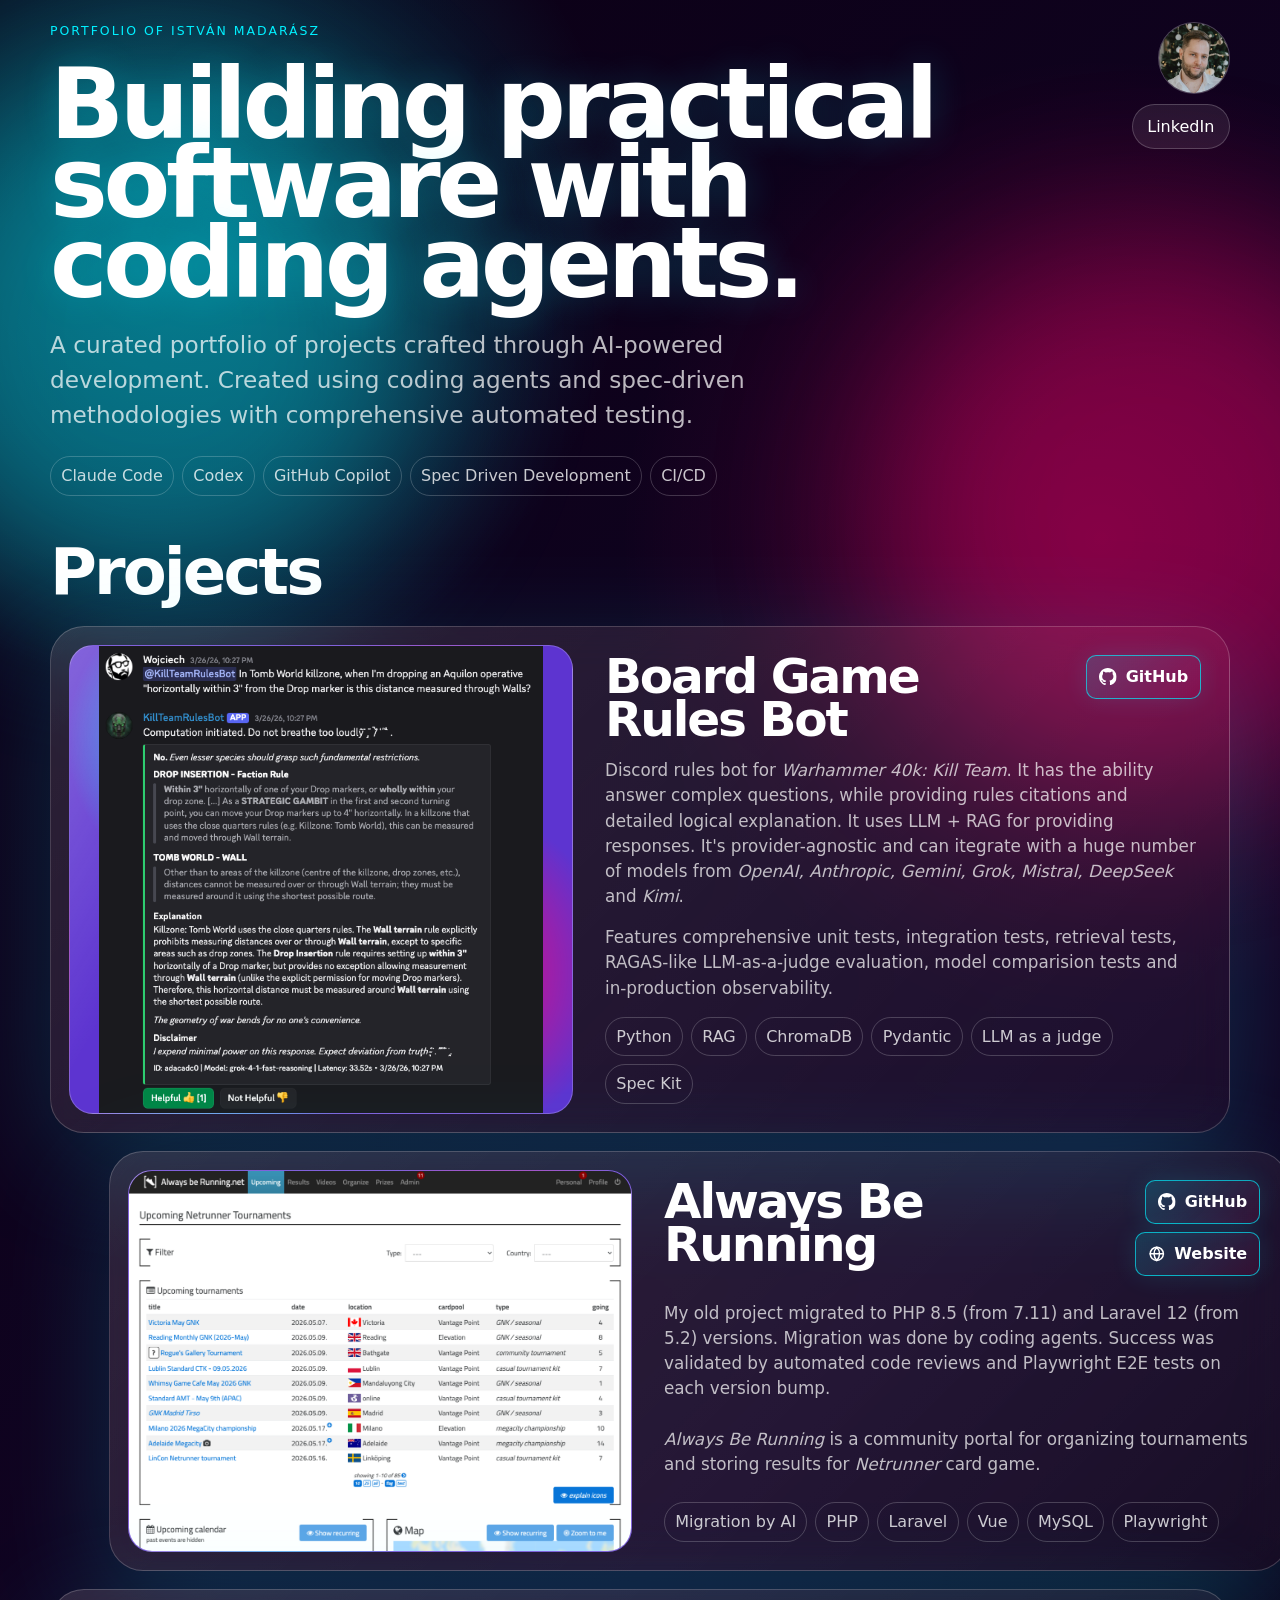
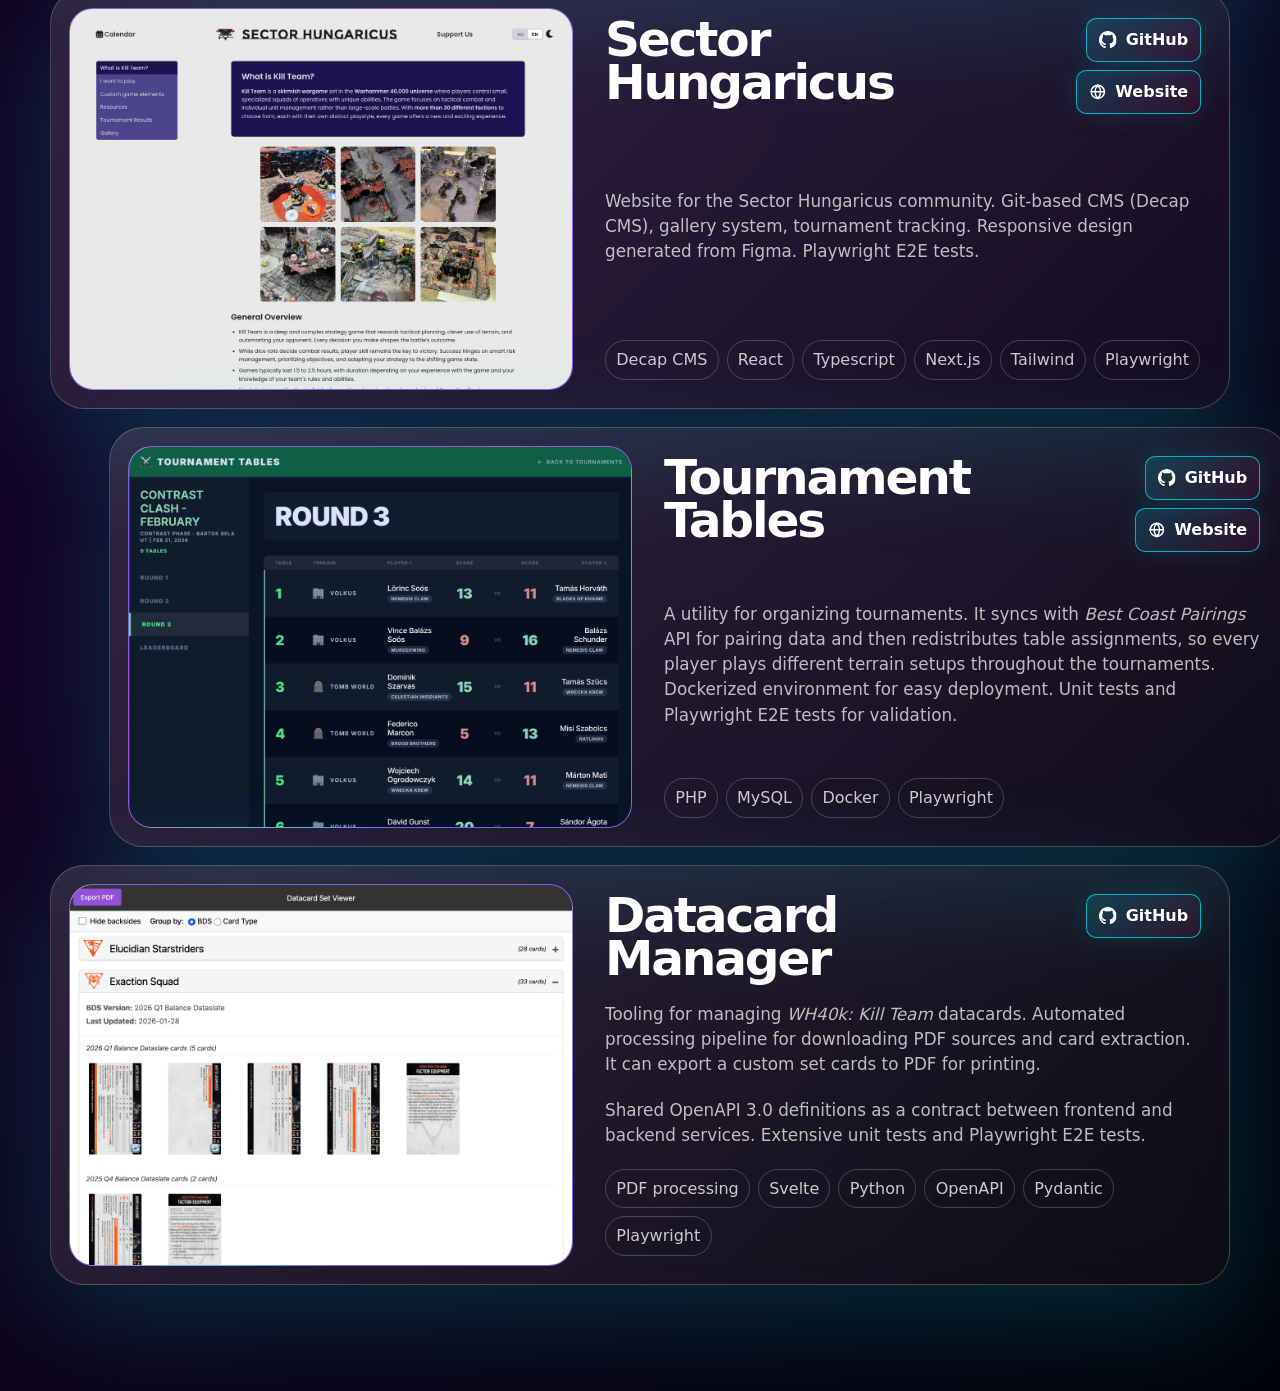
==== docs/index.html @ c4ef1277 "content refresh" ====
<!doctype html>
<html lang="en">
<head>
  <meta charset="utf-8">
  <meta name="viewport" content="width=device-width, initial-scale=1">
  <title>István Madarász | AI-Built Project Portfolio</title>
  <meta name="description" content="A portfolio of practical software projects by István Madarász, built with AI and coding agents.">
  <link rel="canonical" href="https://madarasz.github.io/ai-portfolio/">
  <meta property="og:type" content="website">
  <meta property="og:title" content="István Madarász | AI-Built Project Portfolio">
  <meta property="og:description" content="Practical software projects built with AI and coding agents.">
  <meta property="og:url" content="https://madarasz.github.io/ai-portfolio/">
  <meta name="twitter:card" content="summary_large_image">
  <meta name="twitter:title" content="István Madarász | AI-Built Project Portfolio">
  <meta name="twitter:description" content="Practical software projects built with AI and coding agents.">
  <link rel="stylesheet" href="styles.css">
</head>
<body>
  <svg class="icon-sprite" aria-hidden="true" focusable="false">
    <symbol id="github-logo" viewBox="0 0 16 16">
      <path d="M8 0C3.58 0 0 3.58 0 8c0 3.54 2.29 6.53 5.47 7.59.4.07.55-.17.55-.38 0-.19-.01-.82-.01-1.49-2.01.37-2.53-.49-2.69-.94-.09-.23-.48-.94-.82-1.13-.28-.15-.68-.52-.01-.53.63-.01 1.08.58 1.23.82.72 1.21 1.87.87 2.33.66.07-.52.28-.87.51-1.07-1.78-.2-3.64-.89-3.64-3.95 0-.87.31-1.59.82-2.15-.08-.2-.36-1.02.08-2.12 0 0 .67-.21 2.2.82A7.53 7.53 0 0 1 8 3.86c.68 0 1.36.09 2 .27 1.53-1.04 2.2-.82 2.2-.82.44 1.1.16 1.92.08 2.12.51.56.82 1.27.82 2.15 0 3.07-1.87 3.75-3.65 3.95.29.25.54.73.54 1.48 0 1.07-.01 1.93-.01 2.2 0 .21.15.46.55.38A8.01 8.01 0 0 0 16 8c0-4.42-3.58-8-8-8Z"/>
    </symbol>
    <symbol id="world-icon" viewBox="0 0 24 24">
      <circle cx="12" cy="12" r="9" fill="none" stroke="currentColor" stroke-width="2"/>
      <path d="M3 12h18M12 3c2.5 2.5 3.75 5.5 3.75 9S14.5 18.5 12 21c-2.5-2.5-3.75-5.5-3.75-9S9.5 5.5 12 3Z" fill="none" stroke="currentColor" stroke-width="2" stroke-linecap="round"/>
    </symbol>
  </svg>
  <div class="ambient ambient-one" aria-hidden="true"></div>
  <div class="ambient ambient-two" aria-hidden="true"></div>

  <header class="site-header">
    <a class="skip-link" href="#projects">Skip to projects</a>
    <nav class="topline" aria-label="Primary">
      <a class="profile-link" href="https://www.linkedin.com/in/istvanmadarasz/" aria-label="Visit István Madarász on LinkedIn">
        <img src="assets/profile.jpeg" alt="István Madarász" width="496" height="496">
      </a>
      <a href="https://www.linkedin.com/in/istvanmadarasz/">LinkedIn</a>
    </nav>
    <section class="hero" aria-labelledby="page-title">
      <p class="eyebrow">Portfolio of István Madarász</p>
      <h1 id="page-title">Building practical software with coding agents.</h1>
      <p class="hero-copy">A curated portfolio of projects crafted through AI-powered development. Created using coding agents and spec-driven methodologies with comprehensive automated testing.</p>
      <ul class="tags hero-tools" aria-label="AI coding tools used">
        <li>Claude Code</li>
        <li>Codex</li>
        <li>GitHub Copilot</li>
        <li>Spec Driven Development</li>
        <li>CI/CD</li>
      </ul>
    </section>
  </header>

  <main id="projects" class="projects" aria-labelledby="projects-title">
    <div class="section-heading">
      <h2 id="projects-title">Projects</h2>
    </div>
    <article class="project-card featured">
      <div class="project-shot shot-rules">
        <img src="assets/kt-rulebot.png" alt="Kill Team Rules Bot screenshot" width="598" height="629">
      </div>
      <div class="project-body">
        <div class="project-heading">
          <h3>Board Game Rules Bot</h3>
          <a class="repo-link" href="https://github.com/madarasz/kt-rules-bot" aria-label="View Kill Team Rules Bot on GitHub">
            <svg aria-hidden="true" focusable="false"><use href="#github-logo"></use></svg>
            <span>GitHub</span>
          </a>
        </div>
        <p>Discord rules bot for <em>Warhammer 40k: Kill Team</em>. It has the ability answer complex questions, while providing rules citations and detailed logical explanation. It uses LLM + RAG for providing responses. It's provider-agnostic and can itegrate with a huge number of models from <em>OpenAI, Anthropic, Gemini, Grok, Mistral, DeepSeek</em> and <em>Kimi</em>.</p>
        <p>Features comprehensive unit tests, integration tests, retrieval tests, RAGAS-like LLM-as-a-judge evaluation, model comparision tests and in-production observability.</p>
        <ul class="tags" aria-label="Technologies used">
          <li>Python</li>
          <li>RAG</li>
          <li>ChromaDB</li>
          <li>Pydantic</li>
          <li>LLM as a judge</li>
          <li>Spec Kit</li>
        </ul>
      </div>
    </article>

    <article class="project-card">
      <div class="project-shot shot-abr">
        <img src="assets/abr.png" alt="Always Be Running screenshot" width="1224" height="927">
      </div>
      <div class="project-body">
        <div class="project-heading">
          <h3>Always Be Running</h3>
          <div class="project-actions">
            <a class="repo-link" href="https://github.com/madarasz/always-be-running" aria-label="View Always Be Running on GitHub">
              <svg aria-hidden="true" focusable="false"><use href="#github-logo"></use></svg>
              <span>GitHub</span>
            </a>
            <a class="repo-link" href="https://alwaysberunning.net/" aria-label="Visit Always Be Running website">
              <svg aria-hidden="true" focusable="false"><use href="#world-icon"></use></svg>
              <span>Website</span>
            </a>
          </div>
        </div>
        <p>My old project migrated to PHP 8.5 (from 7.11) and Laravel 12 (from 5.2) versions. Migration was done by coding agents. Success was validated by automated code reviews and Playwright E2E tests on each version bump.</p>
        <p><em>Always Be Running</em> is a community portal for organizing tournaments and storing results for <em>Netrunner</em> card game.</p>
        <ul class="tags" aria-label="Technologies used">
          <li>Migration by AI</li>
          <li>PHP</li>
          <li>Laravel</li>
          <li>Vue</li>
          <li>MySQL</li>
          <li>Playwright</li>
        </ul>
      </div>
    </article>

    <article class="project-card">
      <div class="project-shot shot-sector">
        <img src="assets/sectorhungaricus.png" alt="Sector Hungaricus v2 screenshot" width="1049" height="614">
      </div>
      <div class="project-body">
        <div class="project-heading">
          <h3>Sector Hungaricus</h3>
          <div class="project-actions">
            <a class="repo-link" href="https://github.com/madarasz/sectorhungaricus-v2" aria-label="View Sector Hungaricus v2 on GitHub">
              <svg aria-hidden="true" focusable="false"><use href="#github-logo"></use></svg>
              <span>GitHub</span>
            </a>
            <a class="repo-link" href="https://sectorhungaricus.hu/en/" aria-label="Visit Sector Hungaricus website">
              <svg aria-hidden="true" focusable="false"><use href="#world-icon"></use></svg>
              <span>Website</span>
            </a>
          </div>
        </div>
        <p>Website for the Sector Hungaricus community. Git-based CMS (Decap CMS), gallery system, tournament tracking. Responsive design generated from Figma. Playwright E2E tests.</p>
        <ul class="tags" aria-label="Technologies used">
          <li>Decap CMS</li>
          <li>React</li>
          <li>Typescript</li>
          <li>Next.js</li>
          <li>Tailwind</li>
          <li>Playwright</li>
        </ul>
      </div>
    </article>

    <article class="project-card">
      <div class="project-shot shot-tables">
        <img src="assets/tournament-tables.png" alt="Tournament Tables screenshot" width="1224" height="927">
      </div>
      <div class="project-body">
        <div class="project-heading">
          <h3>Tournament Tables</h3>
          <div class="project-actions">
            <a class="repo-link" href="https://github.com/madarasz/tournament-tables" aria-label="View Tournament Tables on GitHub">
              <svg aria-hidden="true" focusable="false"><use href="#github-logo"></use></svg>
              <span>GitHub</span>
            </a>
            <a class="repo-link" href="https://tables.alwaysberunning.net" aria-label="Visit Tournament Tables website">
              <svg aria-hidden="true" focusable="false"><use href="#world-icon"></use></svg>
              <span>Website</span>
            </a>
          </div>
        </div>
        <p>A utility for organizing tournaments. It syncs with <em>Best Coast Pairings</em> API for pairing data and then redistributes table assignments, so every player plays different terrain setups throughout the tournaments. Dockerized environment for easy deployment. Unit tests and Playwright E2E tests for validation.</p>
        <ul class="tags" aria-label="Technologies used">
          <li>PHP</li>
          <li>MySQL</li>
          <li>Docker</li>
          <li>Playwright</li>
        </ul>
      </div>
    </article>

    <article class="project-card">
      <div class="project-shot shot-datacard">
        <img src="assets/datacard-manager.png" alt="Datacard Manager screenshot" width="1224" height="927">
      </div>
      <div class="project-body">
        <div class="project-heading">
          <h3>Datacard Manager</h3>
          <a class="repo-link" href="https://github.com/madarasz/datacard-manager" aria-label="View Datacard Manager on GitHub">
            <svg aria-hidden="true" focusable="false"><use href="#github-logo"></use></svg>
            <span>GitHub</span>
          </a>
        </div>
        <p>Tooling for managing <em>WH40k: Kill Team</em> datacards. Automated processing pipeline for downloading PDF sources and card extraction. It can export a custom set cards to PDF for printing.</p>
        <p>Shared OpenAPI 3.0 definitions as a contract between frontend and backend services. Extensive unit tests and Playwright E2E tests.</p>
        <ul class="tags" aria-label="Technologies used">
          <li>PDF processing</li>
          <li>Svelte</li>
          <li>Python</li>
          <li>OpenAPI</li>
          <li>Pydantic</li>
          <li>Playwright</li>
        </ul>
      </div>
    </article>
  </main>

  <script type="application/ld+json">
  {
    "@context": "https://schema.org",
    "@graph": [
      {
        "@type": "Person",
        "@id": "https://madarasz.github.io/ai-portfolio/#person",
        "name": "István Madarász",
        "url": "https://madarasz.github.io/ai-portfolio/",
        "sameAs": ["https://www.linkedin.com/in/istvanmadarasz/"],
        "knowsAbout": ["AI-assisted software development", "coding agents", "web applications", "tabletop gaming tools"]
      },
      {
        "@type": "SoftwareSourceCode",
        "name": "Board Game Rules Bot",
        "codeRepository": "https://github.com/madarasz/kt-rules-bot",
        "image": "https://madarasz.github.io/ai-portfolio/assets/kt-rulebot.png",
        "programmingLanguage": ["Python"],
        "keywords": ["RAG", "ChromaDB", "Pydantic", "LLM as a judge", "Spec Kit"],
        "creator": {
          "@id": "https://madarasz.github.io/ai-portfolio/#person"
        },
        "description": "Discord rules bot for Warhammer 40k: Kill Team. It answers complex questions with rules citations and detailed logical explanations, using LLM + RAG with broad model-provider support. Features comprehensive unit tests, integration tests, retrieval tests, RAGAS-like LLM-as-a-judge evaluation, model comparison tests and in-production observability."
      },
      {
        "@type": "SoftwareSourceCode",
        "name": "Always Be Running",
        "codeRepository": "https://github.com/madarasz/always-be-running",
        "url": "https://alwaysberunning.net/",
        "image": "https://madarasz.github.io/ai-portfolio/assets/abr.png",
        "programmingLanguage": ["PHP", "JavaScript"],
        "keywords": ["Migration by AI", "Laravel", "Vue", "MySQL", "Playwright"],
        "creator": {
          "@id": "https://madarasz.github.io/ai-portfolio/#person"
        },
        "description": "Community portal for organizing tournaments and storing results for the Netrunner card game. The project was migrated to PHP 8.5 and Laravel 12 by coding agents, with validation through automated code reviews and Playwright E2E tests on each version bump."
      },
      {
        "@type": "SoftwareSourceCode",
        "name": "Sector Hungaricus",
        "codeRepository": "https://github.com/madarasz/sectorhungaricus-v2",
        "url": "https://sectorhungaricus.hu/en/",
        "image": "https://madarasz.github.io/ai-portfolio/assets/sectorhungaricus.png",
        "programmingLanguage": ["TypeScript", "JavaScript"],
        "keywords": ["Decap CMS", "React", "Next.js", "Tailwind", "Playwright"],
        "creator": {
          "@id": "https://madarasz.github.io/ai-portfolio/#person"
        },
        "description": "Website for the Sector Hungaricus community with a Git-based CMS, gallery system, tournament tracking, responsive design generated from Figma, and Playwright E2E tests."
      },
      {
        "@type": "SoftwareSourceCode",
        "name": "Tournament Tables",
        "codeRepository": "https://github.com/madarasz/tournament-tables",
        "url": "https://tables.alwaysberunning.net",
        "image": "https://madarasz.github.io/ai-portfolio/assets/tournament-tables.png",
        "programmingLanguage": ["PHP"],
        "keywords": ["MySQL", "Docker", "Playwright", "Best Coast Pairings API"],
        "creator": {
          "@id": "https://madarasz.github.io/ai-portfolio/#person"
        },
        "description": "Utility for organizing tournaments. It syncs with the Best Coast Pairings API for pairing data and redistributes table assignments so every player plays different terrain setups throughout tournaments. Includes a Dockerized environment, unit tests, and Playwright E2E tests."
      },
      {
        "@type": "SoftwareSourceCode",
        "name": "Datacard Manager",
        "codeRepository": "https://github.com/madarasz/datacard-manager",
        "image": "https://madarasz.github.io/ai-portfolio/assets/datacard-manager.png",
        "programmingLanguage": ["Python", "JavaScript"],
        "keywords": ["PDF processing", "Svelte", "OpenAPI", "Pydantic", "Playwright"],
        "creator": {
          "@id": "https://madarasz.github.io/ai-portfolio/#person"
        },
        "description": "Tooling for managing WH40k: Kill Team datacards. Includes an automated processing pipeline for downloading PDF sources and card extraction, PDF export for custom card sets, shared OpenAPI 3.0 definitions between frontend and backend services, extensive unit tests, and Playwright E2E tests."
      }
    ]
  }
  </script>
</body>
</html>
---- docs/styles.css ----
@layer reset, base, layout, components, motion;

@layer reset {
  *,
  *::before,
  *::after {
    box-sizing: border-box;
  }

  body,
  h1,
  h2,
  h3,
  p {
    margin: 0;
  }
}

@layer base {
  :root {
    --surface: #0a0014;
    --surface-2: #130425;
    --text: #ffffff;
    --muted: rgba(255, 255, 255, 0.72);
    --line: rgba(255, 255, 255, 0.2);
    --violet: #5d34d0;
    --magenta: #ff006e;
    --cyan: #00f0ff;
    --radius-xl: 34px;
    --radius-lg: 24px;
    --shadow-glow: 0 30px 120px rgba(0, 240, 255, 0.18);
    color-scheme: dark;
  }

  html {
    scroll-behavior: smooth;
  }

  body {
    min-height: 100vh;
    font-family: ui-sans-serif, system-ui, -apple-system, BlinkMacSystemFont, "Segoe UI", sans-serif;
    color: var(--text);
    background:
      radial-gradient(circle at 14% 8%, rgba(0, 240, 255, 0.28), transparent 28rem),
      radial-gradient(circle at 86% 18%, rgba(255, 0, 110, 0.22), transparent 30rem),
      linear-gradient(135deg, var(--surface), var(--surface-2) 52%, #02030a);
    line-height: 1.5;
  }

  a {
    color: inherit;
  }

  a:focus-visible {
    outline: 3px solid var(--cyan);
    outline-offset: 5px;
  }
}

@layer layout {
  .site-header,
  .projects {
    width: min(1180px, calc(100% - 32px));
    margin-inline: auto;
  }

  .site-header {
    position: relative;
  }

  .hero {
    min-height: auto;
    display: grid;
    align-content: start;
    gap: 24px;
    padding-block: 22px 48px;
  }

  .hero h1 {
    max-width: 980px;
    font-size: clamp(2.8rem, 7.6vw, 6.6rem);
    line-height: 0.82;
    letter-spacing: -0.045em;
    text-wrap: balance;
    text-shadow: 0 0 36px rgba(0, 240, 255, 0.2);
  }

  .projects {
    container-type: inline-size;
    padding-block: 0 88px;
  }

  .projects::after {
    content: "";
    display: block;
    clear: both;
  }
}

@layer components {
  .icon-sprite {
    position: absolute;
    width: 0;
    height: 0;
    overflow: hidden;
  }

  .skip-link {
    position: absolute;
    inset: 12px auto auto 12px;
    transform: translateY(-140%);
  }

  .skip-link:focus {
    transform: translateY(0);
  }

  .topline {
    position: absolute;
    inset: 22px 0 auto auto;
    display: flex;
    flex-direction: column;
    align-items: flex-end;
    justify-content: flex-end;
    gap: 10px;
  }

  .topline a {
    display: inline-flex;
    align-items: center;
    min-height: 40px;
    border: 1px solid var(--line);
    padding: 0.6rem 0.92rem;
    text-decoration: none;
    border-radius: 999px;
    background: rgba(255, 255, 255, 0.08);
  }

  .topline .profile-link {
    width: 72px;
    height: 72px;
    min-height: 0;
    overflow: hidden;
    padding: 0;
  }

  .profile-link img {
    width: 100%;
    height: 100%;
    object-fit: cover;
    display: block;
  }

  .eyebrow {
    color: var(--cyan);
    font-size: 0.78rem;
    letter-spacing: 0.16em;
    text-transform: uppercase;
  }

  .hero > .eyebrow {
    max-width: calc(100% - 120px);
  }

  .hero-copy {
    max-width: 720px;
    color: var(--muted);
    font-size: clamp(1.1rem, 2vw, 1.45rem);
  }

  .hero-tools {
    max-width: 720px;
  }

  .repo-link {
    display: inline-flex;
    align-items: center;
    flex: 0 0 auto;
    gap: 0.55rem;
    width: fit-content;
    min-height: 40px;
    border: 1px solid rgba(0, 240, 255, 0.68);
    border-radius: 10px;
    padding: 0.56rem 0.74rem;
    color: var(--text);
    text-decoration: none;
    background: linear-gradient(135deg, rgba(0, 240, 255, 0.16), rgba(255, 0, 110, 0.1));
    box-shadow: 0 0 26px rgba(0, 240, 255, 0.12);
    font-weight: 700;
  }

  .repo-link svg {
    width: 1.1rem;
    height: 1.1rem;
    fill: currentColor;
  }

  .section-heading {
    margin-bottom: 24px;
  }

  .section-heading h2 {
    max-width: 860px;
    font-size: clamp(2rem, 5vw, 4.25rem);
    line-height: 0.9;
    letter-spacing: -0.045em;
  }

  .project-card {
    display: grid;
    grid-template-columns: minmax(220px, 0.9fr) minmax(260px, 1.1fr);
    gap: 22px;
    min-height: 420px;
    margin-block: 18px;
    padding: 18px;
    border: 1px solid var(--line);
    border-radius: var(--radius-xl);
    background: linear-gradient(135deg, rgba(255, 255, 255, 0.13), rgba(255, 255, 255, 0.04));
    box-shadow: var(--shadow-glow);
    backdrop-filter: blur(22px);
  }

  .project-card:nth-of-type(even) {
    transform: translateX(5%);
  }

  .project-shot {
    position: relative;
    overflow: hidden;
    min-height: 280px;
    border-radius: var(--radius-lg);
    border: 1px solid rgba(255, 255, 255, 0.22);
    background:
      linear-gradient(120deg, rgba(255, 255, 255, 0.24), transparent 32%),
      radial-gradient(circle at 30% 20%, var(--cyan), transparent 30%),
      radial-gradient(circle at 75% 70%, var(--magenta), transparent 34%),
      var(--violet);
  }

  .project-shot img {
    position: absolute;
    inset: 0;
    width: 100%;
    height: 100%;
    object-fit: contain;
    display: block;
  }

  .project-body {
    display: grid;
    align-content: space-between;
    gap: 16px;
    padding: 10px;
  }

  .project-heading {
    display: flex;
    align-items: flex-start;
    justify-content: space-between;
    gap: 16px;
  }

  .project-actions {
    display: grid;
    justify-items: end;
    gap: 8px;
    flex: 0 0 auto;
  }

  .project-body h3 {
    font-size: clamp(1.65rem, 3.8vw, 3.45rem);
    line-height: 0.9;
    letter-spacing: -0.045em;
  }

  .project-body p {
    color: var(--muted);
    font-size: 1.05rem;
  }

  .tags {
    display: flex;
    flex-wrap: wrap;
    gap: 8px;
    padding: 0;
    margin: 0;
    list-style: none;
  }

  .tags li {
    border: 1px solid var(--line);
    border-radius: 999px;
    padding: 0.42rem 0.64rem;
    color: rgba(255, 255, 255, 0.78);
  }

}

@layer motion {
  .ambient {
    position: fixed;
    inset: auto;
    z-index: -1;
    width: 44vw;
    aspect-ratio: 1;
    border-radius: 999px;
    filter: blur(80px);
    opacity: 0.35;
    animation: drift 16s ease-in-out infinite alternate;
  }

  .ambient-one {
    top: 6vh;
    left: -10vw;
    background: var(--cyan);
  }

  .ambient-two {
    right: -12vw;
    bottom: 12vh;
    background: var(--magenta);
    animation-delay: -5s;
  }

  @keyframes drift {
    from {
      transform: translate3d(0, 0, 0) scale(1);
    }

    to {
      transform: translate3d(6vw, -3vh, 0) scale(1.12);
    }
  }

  @media (prefers-reduced-motion: reduce) {
    *,
    *::before,
    *::after {
      animation-duration: 0.01ms !important;
      animation-iteration-count: 1 !important;
      scroll-behavior: auto !important;
    }
  }
}

@container (max-width: 760px) {
  .project-card {
    grid-template-columns: 1fr;
  }

  .project-card:nth-of-type(even) {
    transform: none;
  }
}

@media (max-width: 720px) {
  .topline {
    justify-content: flex-end;
  }

  .topline .profile-link {
    width: 56px;
    height: 56px;
  }

  .hero {
    min-height: auto;
    padding-block: 22px 40px;
  }

  .hero h1 {
    max-width: calc(100% - 128px);
    font-size: clamp(2.45rem, 11vw, 3.4rem);
    line-height: 0.86;
    letter-spacing: -0.04em;
  }

  .project-heading {
    flex-wrap: wrap;
  }

  .project-heading .repo-link {
    margin-top: 2px;
  }

  .project-actions {
    justify-items: start;
  }
}
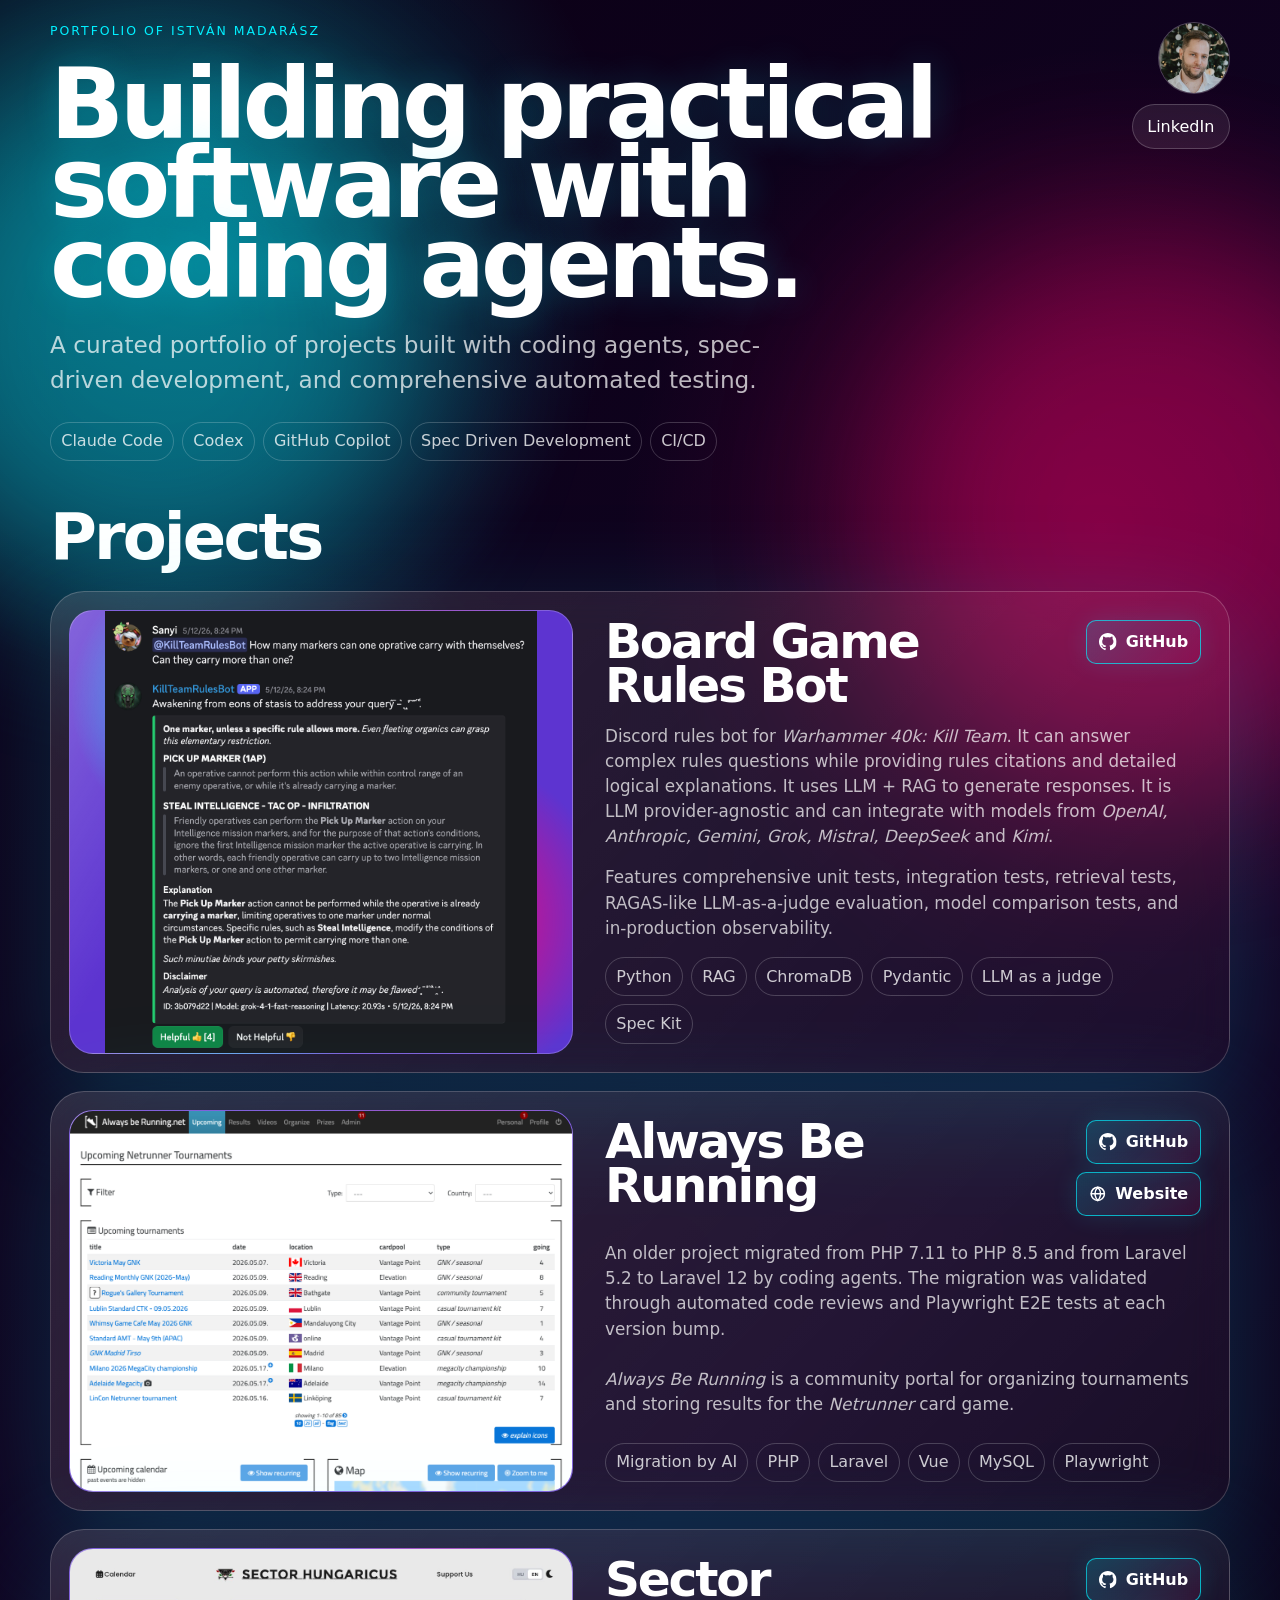
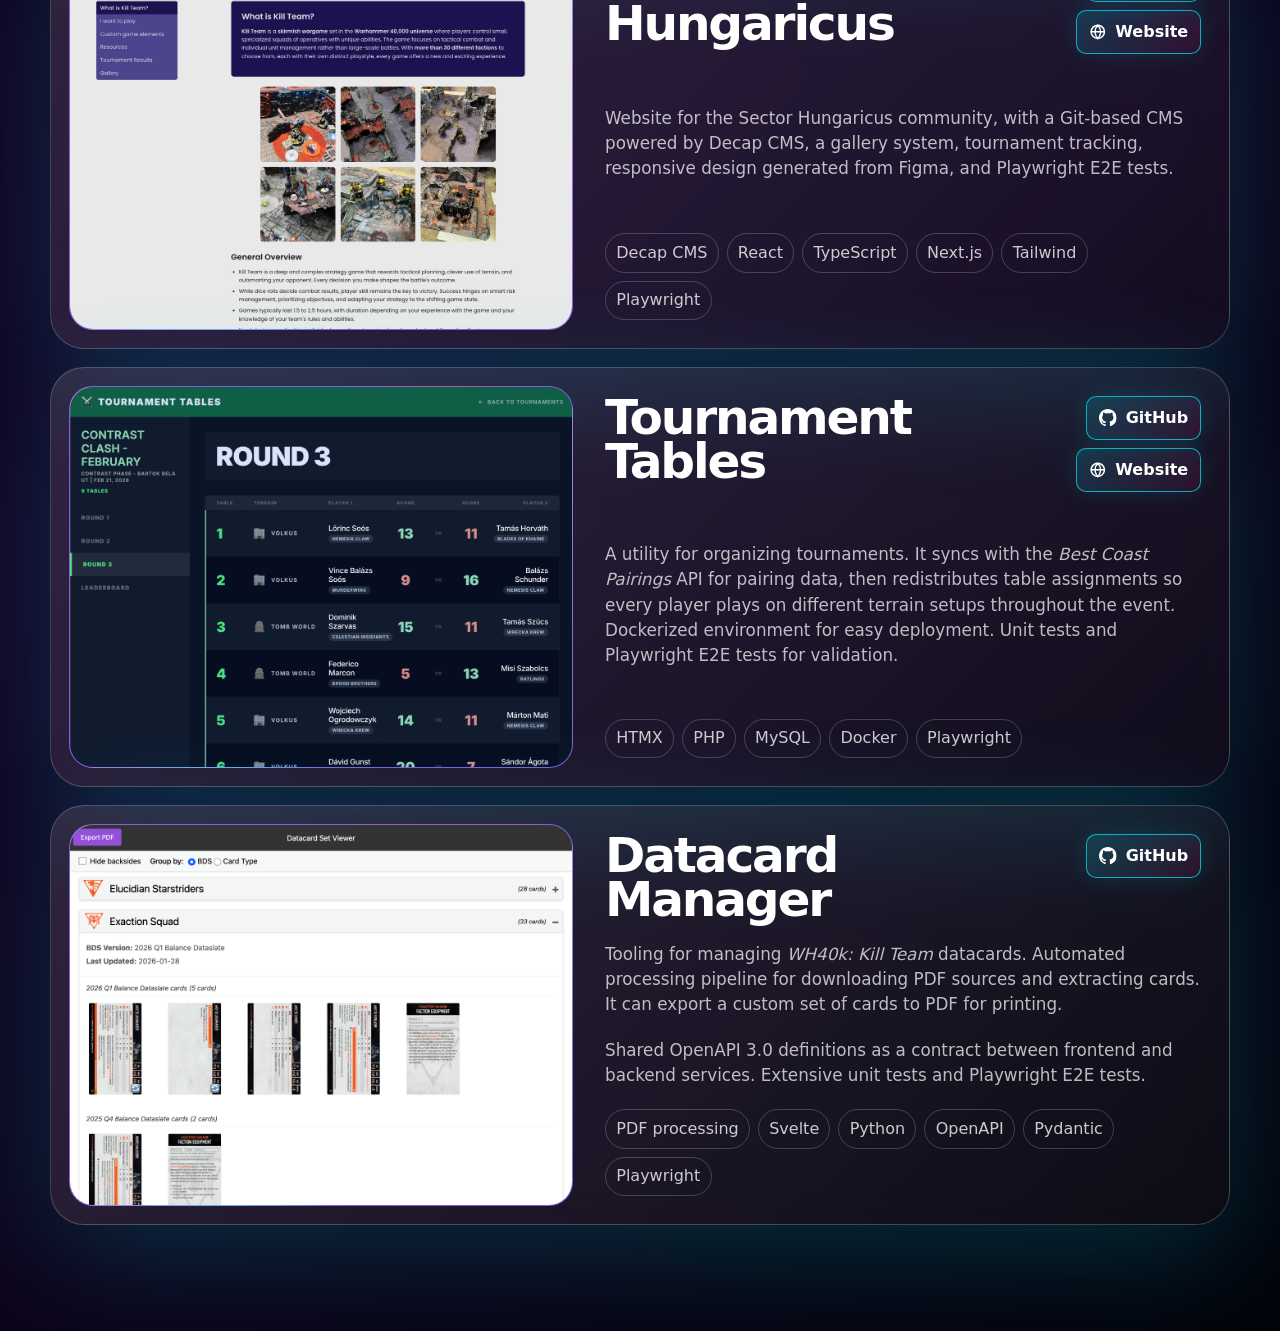
==== commit 429ca937: "small degisn and text tweaks" ====
--- a/docs/index.html
+++ b/docs/index.html
@@ -39,7 +39,7 @@
     <section class="hero" aria-labelledby="page-title">
       <p class="eyebrow">Portfolio of István Madarász</p>
       <h1 id="page-title">Building practical software with coding agents.</h1>
-      <p class="hero-copy">A curated portfolio of projects crafted through AI-powered development. Created using coding agents and spec-driven methodologies with comprehensive automated testing.</p>
+      <p class="hero-copy">A curated portfolio of projects built with coding agents, spec-driven development, and comprehensive automated testing.</p>
       <ul class="tags hero-tools" aria-label="AI coding tools used">
         <li>Claude Code</li>
         <li>Codex</li>
@@ -66,8 +66,8 @@
             <span>GitHub</span>
           </a>
         </div>
-        <p>Discord rules bot for <em>Warhammer 40k: Kill Team</em>. It has the ability answer complex questions, while providing rules citations and detailed logical explanation. It uses LLM + RAG for providing responses. It's provider-agnostic and can itegrate with a huge number of models from <em>OpenAI, Anthropic, Gemini, Grok, Mistral, DeepSeek</em> and <em>Kimi</em>.</p>
-        <p>Features comprehensive unit tests, integration tests, retrieval tests, RAGAS-like LLM-as-a-judge evaluation, model comparision tests and in-production observability.</p>
+        <p>Discord rules bot for <em>Warhammer 40k: Kill Team</em>. It can answer complex rules questions while providing rules citations and detailed logical explanations. It uses LLM + RAG to generate responses. It is LLM provider-agnostic and can integrate with models from <em>OpenAI, Anthropic, Gemini, Grok, Mistral, DeepSeek</em> and <em>Kimi</em>.</p>
+        <p>Features comprehensive unit tests, integration tests, retrieval tests, RAGAS-like LLM-as-a-judge evaluation, model comparison tests, and in-production observability.</p>
         <ul class="tags" aria-label="Technologies used">
           <li>Python</li>
           <li>RAG</li>
@@ -97,8 +97,8 @@
             </a>
           </div>
         </div>
-        <p>My old project migrated to PHP 8.5 (from 7.11) and Laravel 12 (from 5.2) versions. Migration was done by coding agents. Success was validated by automated code reviews and Playwright E2E tests on each version bump.</p>
-        <p><em>Always Be Running</em> is a community portal for organizing tournaments and storing results for <em>Netrunner</em> card game.</p>
+        <p>An older project migrated from PHP 7.11 to PHP 8.5 and from Laravel 5.2 to Laravel 12 by coding agents. The migration was validated through automated code reviews and Playwright E2E tests at each version bump.</p>
+        <p><em>Always Be Running</em> is a community portal for organizing tournaments and storing results for the <em>Netrunner</em> card game.</p>
         <ul class="tags" aria-label="Technologies used">
           <li>Migration by AI</li>
           <li>PHP</li>
@@ -128,11 +128,11 @@
             </a>
           </div>
         </div>
-        <p>Website for the Sector Hungaricus community. Git-based CMS (Decap CMS), gallery system, tournament tracking. Responsive design generated from Figma. Playwright E2E tests.</p>
+        <p>Website for the Sector Hungaricus community, with a Git-based CMS powered by Decap CMS, a gallery system, tournament tracking, responsive design generated from Figma, and Playwright E2E tests.</p>
         <ul class="tags" aria-label="Technologies used">
           <li>Decap CMS</li>
           <li>React</li>
-          <li>Typescript</li>
+          <li>TypeScript</li>
           <li>Next.js</li>
           <li>Tailwind</li>
           <li>Playwright</li>
@@ -158,8 +158,9 @@
             </a>
           </div>
         </div>
-        <p>A utility for organizing tournaments. It syncs with <em>Best Coast Pairings</em> API for pairing data and then redistributes table assignments, so every player plays different terrain setups throughout the tournaments. Dockerized environment for easy deployment. Unit tests and Playwright E2E tests for validation.</p>
-        <ul class="tags" aria-label="Technologies used">
+        <p>A utility for organizing tournaments. It syncs with the <em>Best Coast Pairings</em> API for pairing data, then redistributes table assignments so every player plays on different terrain setups throughout the event. Dockerized environment for easy deployment. Unit tests and Playwright E2E tests for validation.</p>
+        <ul class="tags" aria-label="Technologies used">
+          <li>HTMX</li>
           <li>PHP</li>
           <li>MySQL</li>
           <li>Docker</li>
@@ -180,7 +181,7 @@
             <span>GitHub</span>
           </a>
         </div>
-        <p>Tooling for managing <em>WH40k: Kill Team</em> datacards. Automated processing pipeline for downloading PDF sources and card extraction. It can export a custom set cards to PDF for printing.</p>
+        <p>Tooling for managing <em>WH40k: Kill Team</em> datacards. Automated processing pipeline for downloading PDF sources and extracting cards. It can export a custom set of cards to PDF for printing.</p>
         <p>Shared OpenAPI 3.0 definitions as a contract between frontend and backend services. Extensive unit tests and Playwright E2E tests.</p>
         <ul class="tags" aria-label="Technologies used">
           <li>PDF processing</li>
@@ -216,7 +217,7 @@
         "creator": {
           "@id": "https://madarasz.github.io/ai-portfolio/#person"
         },
-        "description": "Discord rules bot for Warhammer 40k: Kill Team. It answers complex questions with rules citations and detailed logical explanations, using LLM + RAG with broad model-provider support. Features comprehensive unit tests, integration tests, retrieval tests, RAGAS-like LLM-as-a-judge evaluation, model comparison tests and in-production observability."
+        "description": "Discord rules bot for Warhammer 40k: Kill Team. It answers complex rules questions with rules citations and detailed logical explanations, using LLM + RAG with broad model-provider support. Features comprehensive unit tests, integration tests, retrieval tests, RAGAS-like LLM-as-a-judge evaluation, model comparison tests, and in-production observability."
       },
       {
         "@type": "SoftwareSourceCode",
@@ -229,7 +230,7 @@
         "creator": {
           "@id": "https://madarasz.github.io/ai-portfolio/#person"
         },
-        "description": "Community portal for organizing tournaments and storing results for the Netrunner card game. The project was migrated to PHP 8.5 and Laravel 12 by coding agents, with validation through automated code reviews and Playwright E2E tests on each version bump."
+        "description": "Community portal for organizing tournaments and storing results for the Netrunner card game. An older project migrated from PHP 7.11 to PHP 8.5 and from Laravel 5.2 to Laravel 12 by coding agents, with validation through automated code reviews and Playwright E2E tests at each version bump."
       },
       {
         "@type": "SoftwareSourceCode",
@@ -242,7 +243,7 @@
         "creator": {
           "@id": "https://madarasz.github.io/ai-portfolio/#person"
         },
-        "description": "Website for the Sector Hungaricus community with a Git-based CMS, gallery system, tournament tracking, responsive design generated from Figma, and Playwright E2E tests."
+        "description": "Website for the Sector Hungaricus community, with a Git-based CMS powered by Decap CMS, a gallery system, tournament tracking, responsive design generated from Figma, and Playwright E2E tests."
       },
       {
         "@type": "SoftwareSourceCode",
@@ -255,7 +256,7 @@
         "creator": {
           "@id": "https://madarasz.github.io/ai-portfolio/#person"
         },
-        "description": "Utility for organizing tournaments. It syncs with the Best Coast Pairings API for pairing data and redistributes table assignments so every player plays different terrain setups throughout tournaments. Includes a Dockerized environment, unit tests, and Playwright E2E tests."
+        "description": "Utility for organizing tournaments. It syncs with the Best Coast Pairings API for pairing data, then redistributes table assignments so every player plays on different terrain setups throughout the event. Includes a Dockerized environment, unit tests, and Playwright E2E tests."
       },
       {
         "@type": "SoftwareSourceCode",
@@ -267,7 +268,7 @@
         "creator": {
           "@id": "https://madarasz.github.io/ai-portfolio/#person"
         },
-        "description": "Tooling for managing WH40k: Kill Team datacards. Includes an automated processing pipeline for downloading PDF sources and card extraction, PDF export for custom card sets, shared OpenAPI 3.0 definitions between frontend and backend services, extensive unit tests, and Playwright E2E tests."
+        "description": "Tooling for managing WH40k: Kill Team datacards. Includes an automated processing pipeline for downloading PDF sources and extracting cards, PDF export for custom card sets, shared OpenAPI 3.0 definitions between frontend and backend services, extensive unit tests, and Playwright E2E tests."
       }
     ]
   }
--- a/docs/styles.css
+++ b/docs/styles.css
@@ -45,6 +45,7 @@
       radial-gradient(circle at 86% 18%, rgba(255, 0, 110, 0.22), transparent 30rem),
       linear-gradient(135deg, var(--surface), var(--surface-2) 52%, #02030a);
     line-height: 1.5;
+    overflow-x: clip;
   }
 
   a {
@@ -207,6 +208,8 @@
   }
 
   .project-card {
+    --card-rest-x: 0%;
+    --card-edge-x: clamp(-17vw, calc(((100vw - 100%) / -2) + 2px - var(--card-rest-x)), 0px);
     display: grid;
     grid-template-columns: minmax(220px, 0.9fr) minmax(260px, 1.1fr);
     gap: 22px;
@@ -218,10 +221,12 @@
     background: linear-gradient(135deg, rgba(255, 255, 255, 0.13), rgba(255, 255, 255, 0.04));
     box-shadow: var(--shadow-glow);
     backdrop-filter: blur(22px);
+    transform: translateX(var(--card-rest-x));
   }
 
   .project-card:nth-of-type(even) {
-    transform: translateX(5%);
+    --card-rest-x: clamp(0px, calc((100vw - 100%) / 2 - 2px), 5%);
+    --card-edge-x: clamp(0px, calc((100vw - 100%) / 2 - var(--card-rest-x) - 2px), 17vw);
   }
 
   .project-shot {
@@ -297,6 +302,15 @@
 }
 
 @layer motion {
+  @supports (animation-timeline: view()) {
+    .project-card {
+      animation: card-scroll-reveal both linear;
+      animation-timeline: view(block);
+      animation-range: entry -8% exit 108%;
+      will-change: transform, opacity, filter;
+    }
+  }
+
   .ambient {
     position: fixed;
     inset: auto;
@@ -328,7 +342,23 @@
     }
 
     to {
-      transform: translate3d(6vw, -3vh, 0) scale(1.12);
+      transform: translate3d(3vw, -1.5vh, 0) scale(1.06);
+    }
+  }
+
+  @keyframes card-scroll-reveal {
+    0%,
+    10% {
+      opacity: 0.34;
+      filter: blur(9px) saturate(0.72);
+      transform: translateX(calc(var(--card-rest-x) + var(--card-edge-x))) scale(0.9925);
+    }
+
+    33%,
+    100% {
+      opacity: 1;
+      filter: blur(0) saturate(1);
+      transform: translateX(var(--card-rest-x)) scale(1);
     }
   }
 
@@ -340,6 +370,14 @@
       animation-iteration-count: 1 !important;
       scroll-behavior: auto !important;
     }
+
+    .project-card {
+      animation: none !important;
+      filter: none !important;
+      opacity: 1 !important;
+      transform: translateX(var(--card-rest-x)) !important;
+      will-change: auto;
+    }
   }
 }
 
@@ -347,9 +385,11 @@
   .project-card {
     grid-template-columns: 1fr;
   }
-
+}
+
+@media (max-width: 1300px) {
   .project-card:nth-of-type(even) {
-    transform: none;
+    --card-rest-x: 0%;
   }
 }
 
@@ -384,6 +424,9 @@
   }
 
   .project-actions {
-    justify-items: start;
-  }
-}
+    display: flex;
+    flex: 0 0 100%;
+    flex-wrap: wrap;
+    align-items: flex-start;
+  }
+}
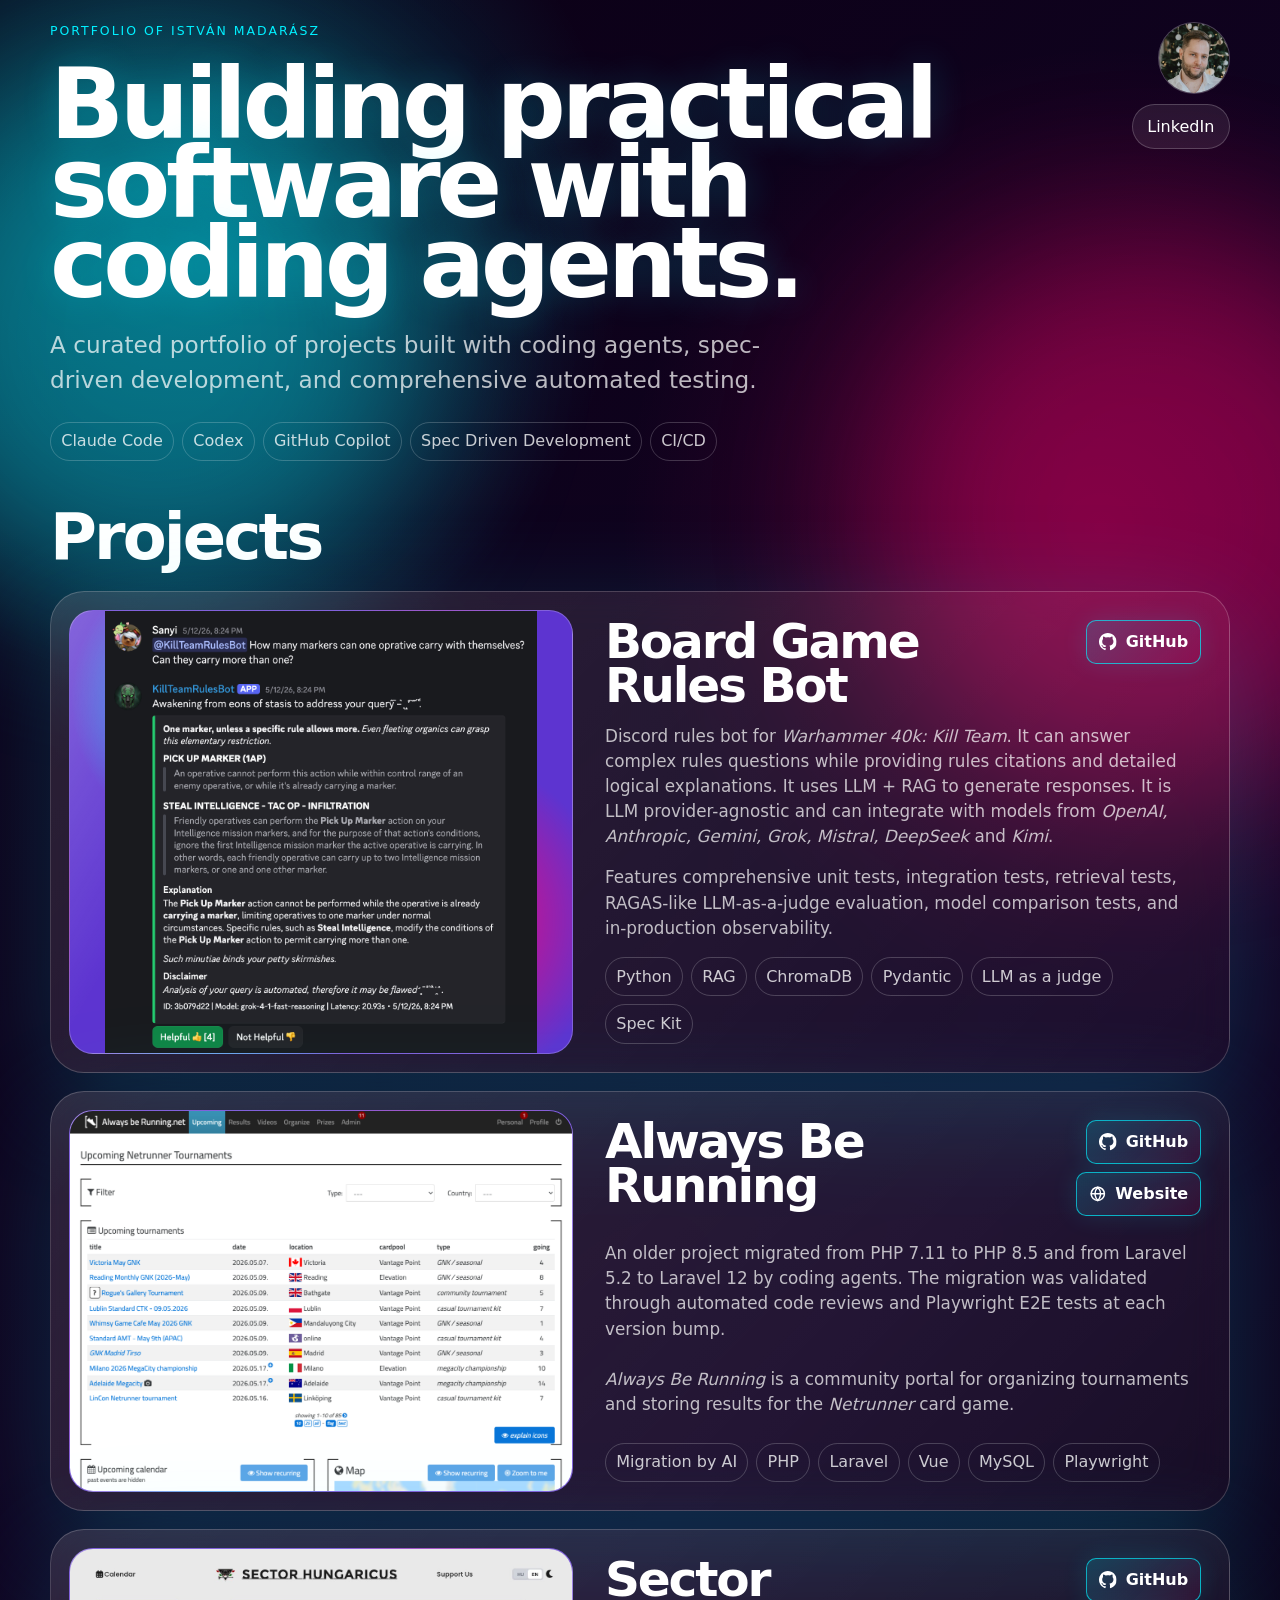
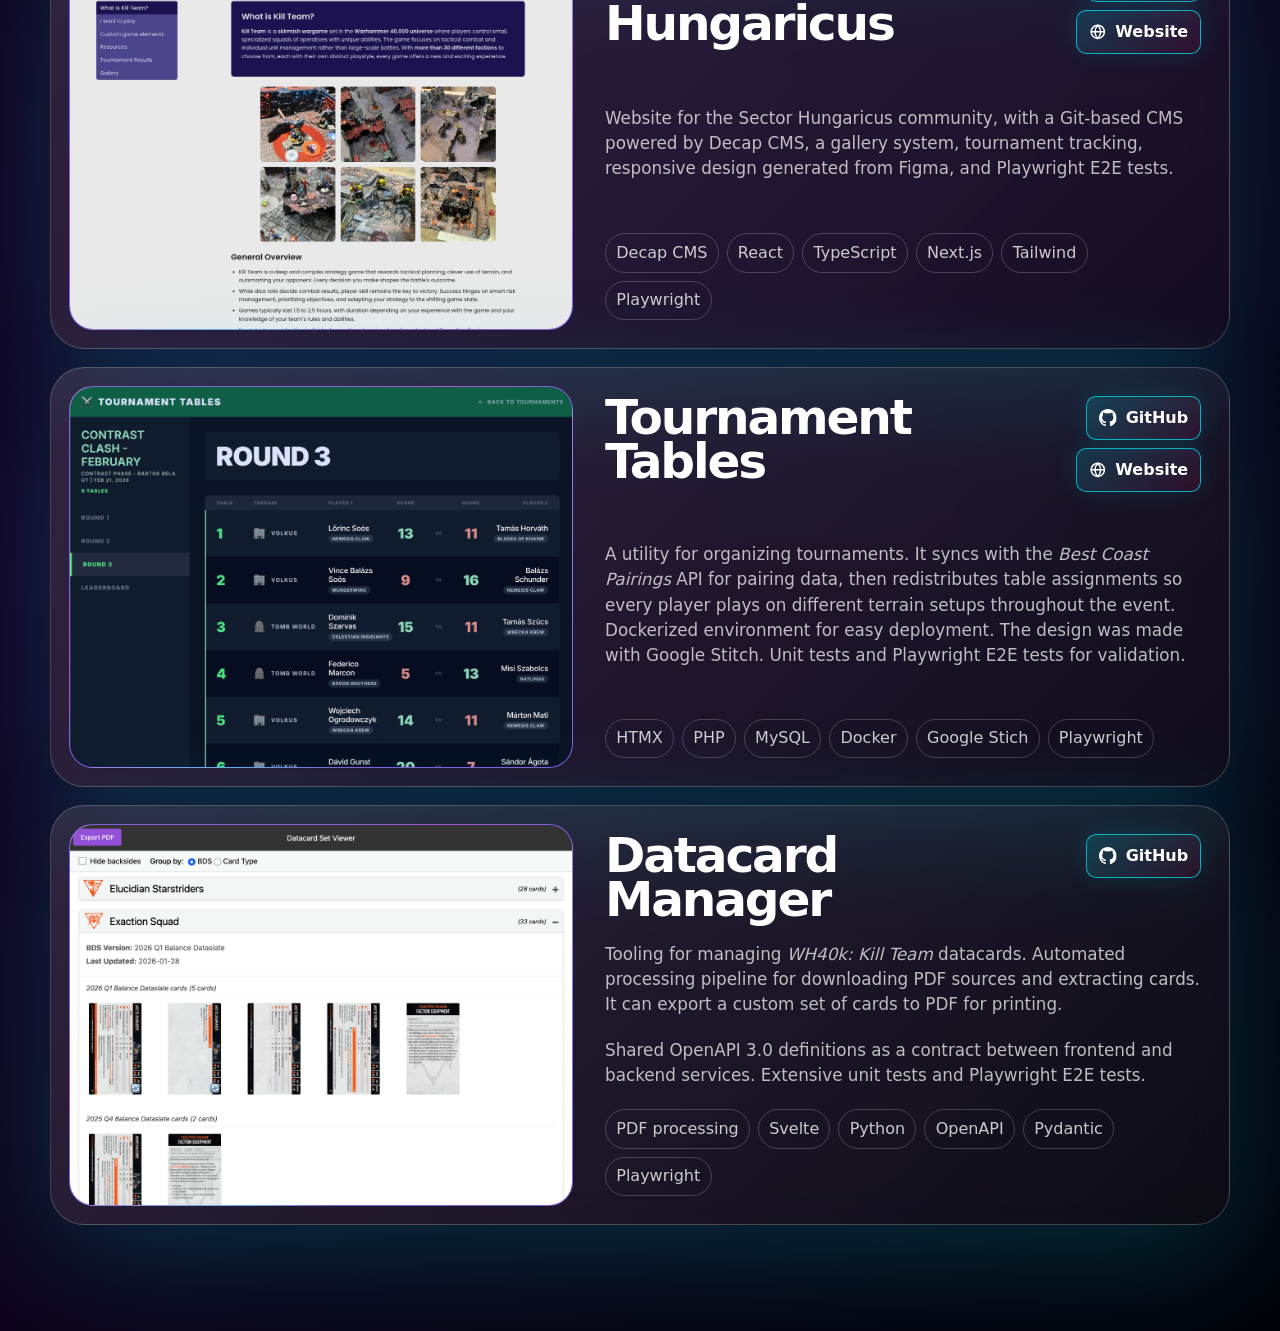
==== commit 6ef1a96e: "adding tournament image to public mobile list" ====
--- a/docs/index.html
+++ b/docs/index.html
@@ -158,12 +158,13 @@
             </a>
           </div>
         </div>
-        <p>A utility for organizing tournaments. It syncs with the <em>Best Coast Pairings</em> API for pairing data, then redistributes table assignments so every player plays on different terrain setups throughout the event. Dockerized environment for easy deployment. Unit tests and Playwright E2E tests for validation.</p>
+        <p>A utility for organizing tournaments. It syncs with the <em>Best Coast Pairings</em> API for pairing data, then redistributes table assignments so every player plays on different terrain setups throughout the event. Dockerized environment for easy deployment. The design was made with Google Stitch. Unit tests and Playwright E2E tests for validation.</p>
         <ul class="tags" aria-label="Technologies used">
           <li>HTMX</li>
           <li>PHP</li>
           <li>MySQL</li>
           <li>Docker</li>
+          <li>Google Stich</li>
           <li>Playwright</li>
         </ul>
       </div>
@@ -252,11 +253,11 @@
         "url": "https://tables.alwaysberunning.net",
         "image": "https://madarasz.github.io/ai-portfolio/assets/tournament-tables.png",
         "programmingLanguage": ["PHP"],
-        "keywords": ["MySQL", "Docker", "Playwright", "Best Coast Pairings API"],
-        "creator": {
-          "@id": "https://madarasz.github.io/ai-portfolio/#person"
-        },
-        "description": "Utility for organizing tournaments. It syncs with the Best Coast Pairings API for pairing data, then redistributes table assignments so every player plays on different terrain setups throughout the event. Includes a Dockerized environment, unit tests, and Playwright E2E tests."
+        "keywords": ["MySQL", "Docker", "Playwright", "Google Stitch", "Best Coast Pairings API"],
+        "creator": {
+          "@id": "https://madarasz.github.io/ai-portfolio/#person"
+        },
+        "description": "Utility for organizing tournaments. It syncs with the Best Coast Pairings API for pairing data, then redistributes table assignments so every player plays on different terrain setups throughout the event. The design was made with Google Stitch. Includes a Dockerized environment, unit tests, and Playwright E2E tests."
       },
       {
         "@type": "SoftwareSourceCode",
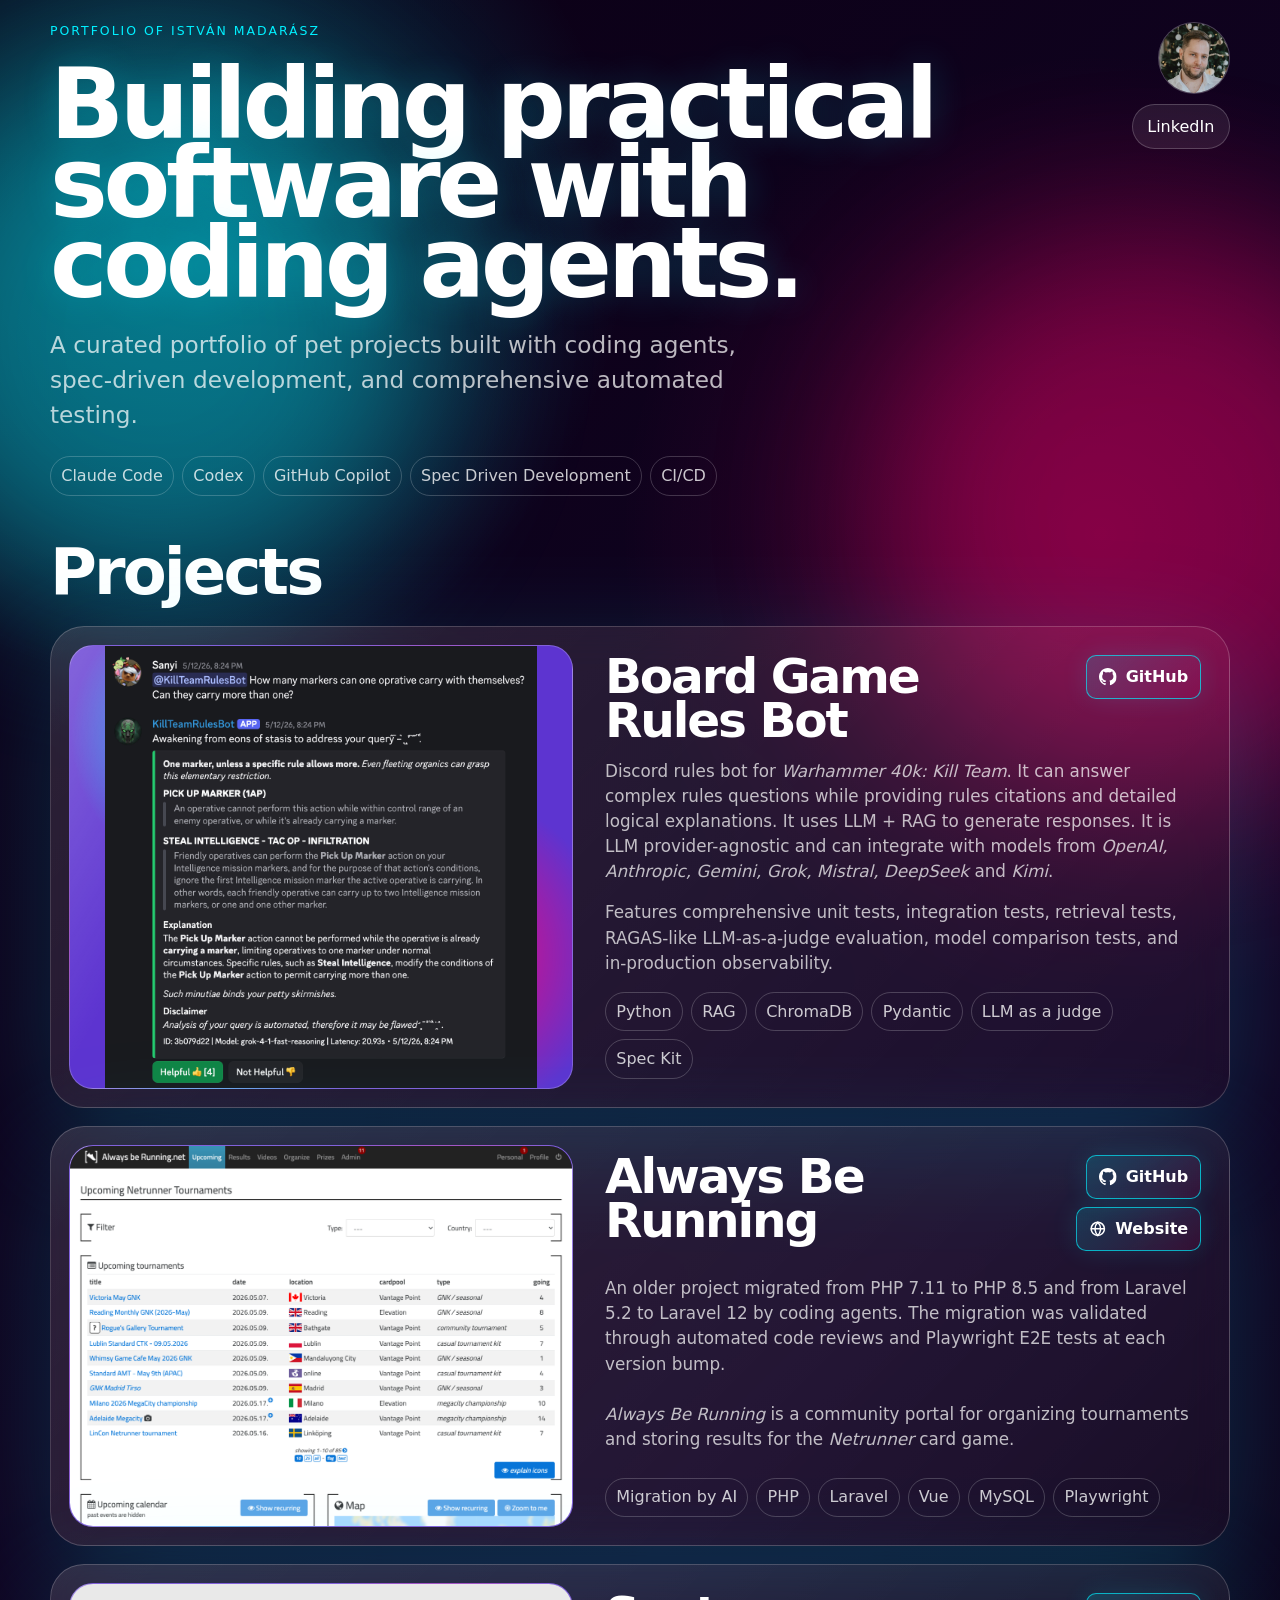
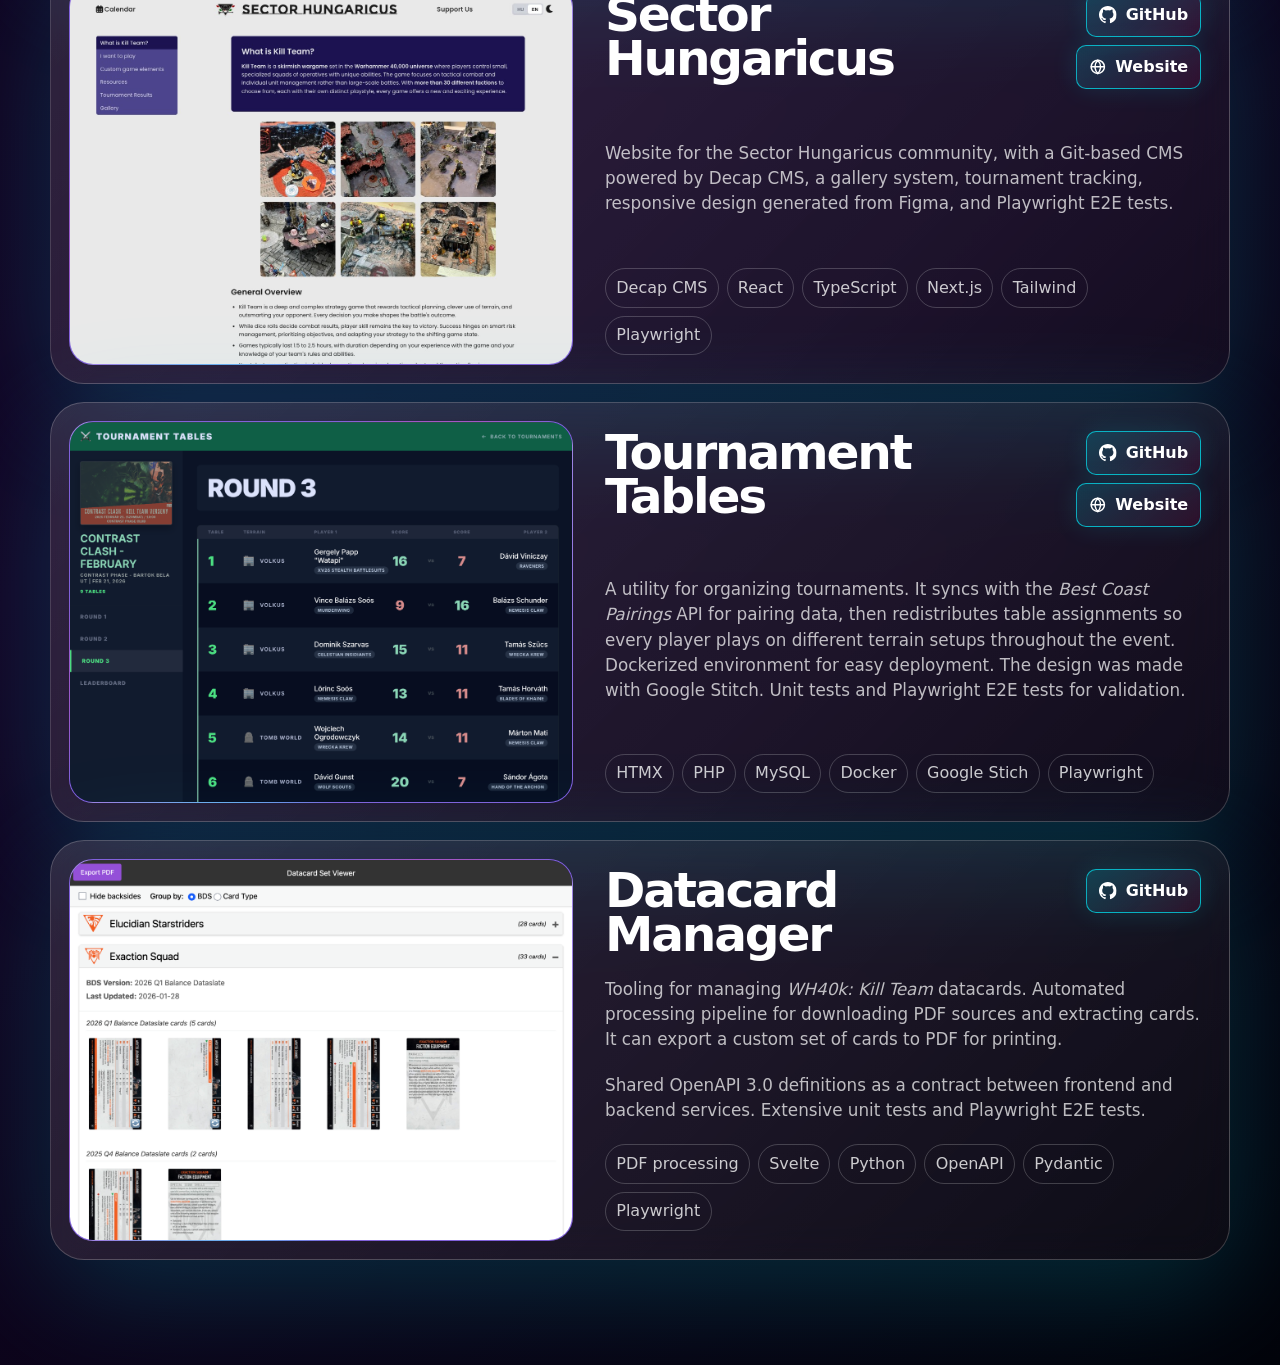
==== commit 647c8c10: "inject pet into description" ====
--- a/docs/index.html
+++ b/docs/index.html
@@ -39,7 +39,7 @@
     <section class="hero" aria-labelledby="page-title">
       <p class="eyebrow">Portfolio of István Madarász</p>
       <h1 id="page-title">Building practical software with coding agents.</h1>
-      <p class="hero-copy">A curated portfolio of projects built with coding agents, spec-driven development, and comprehensive automated testing.</p>
+      <p class="hero-copy">A curated portfolio of pet projects built with coding agents, spec-driven development, and comprehensive automated testing.</p>
       <ul class="tags hero-tools" aria-label="AI coding tools used">
         <li>Claude Code</li>
         <li>Codex</li>
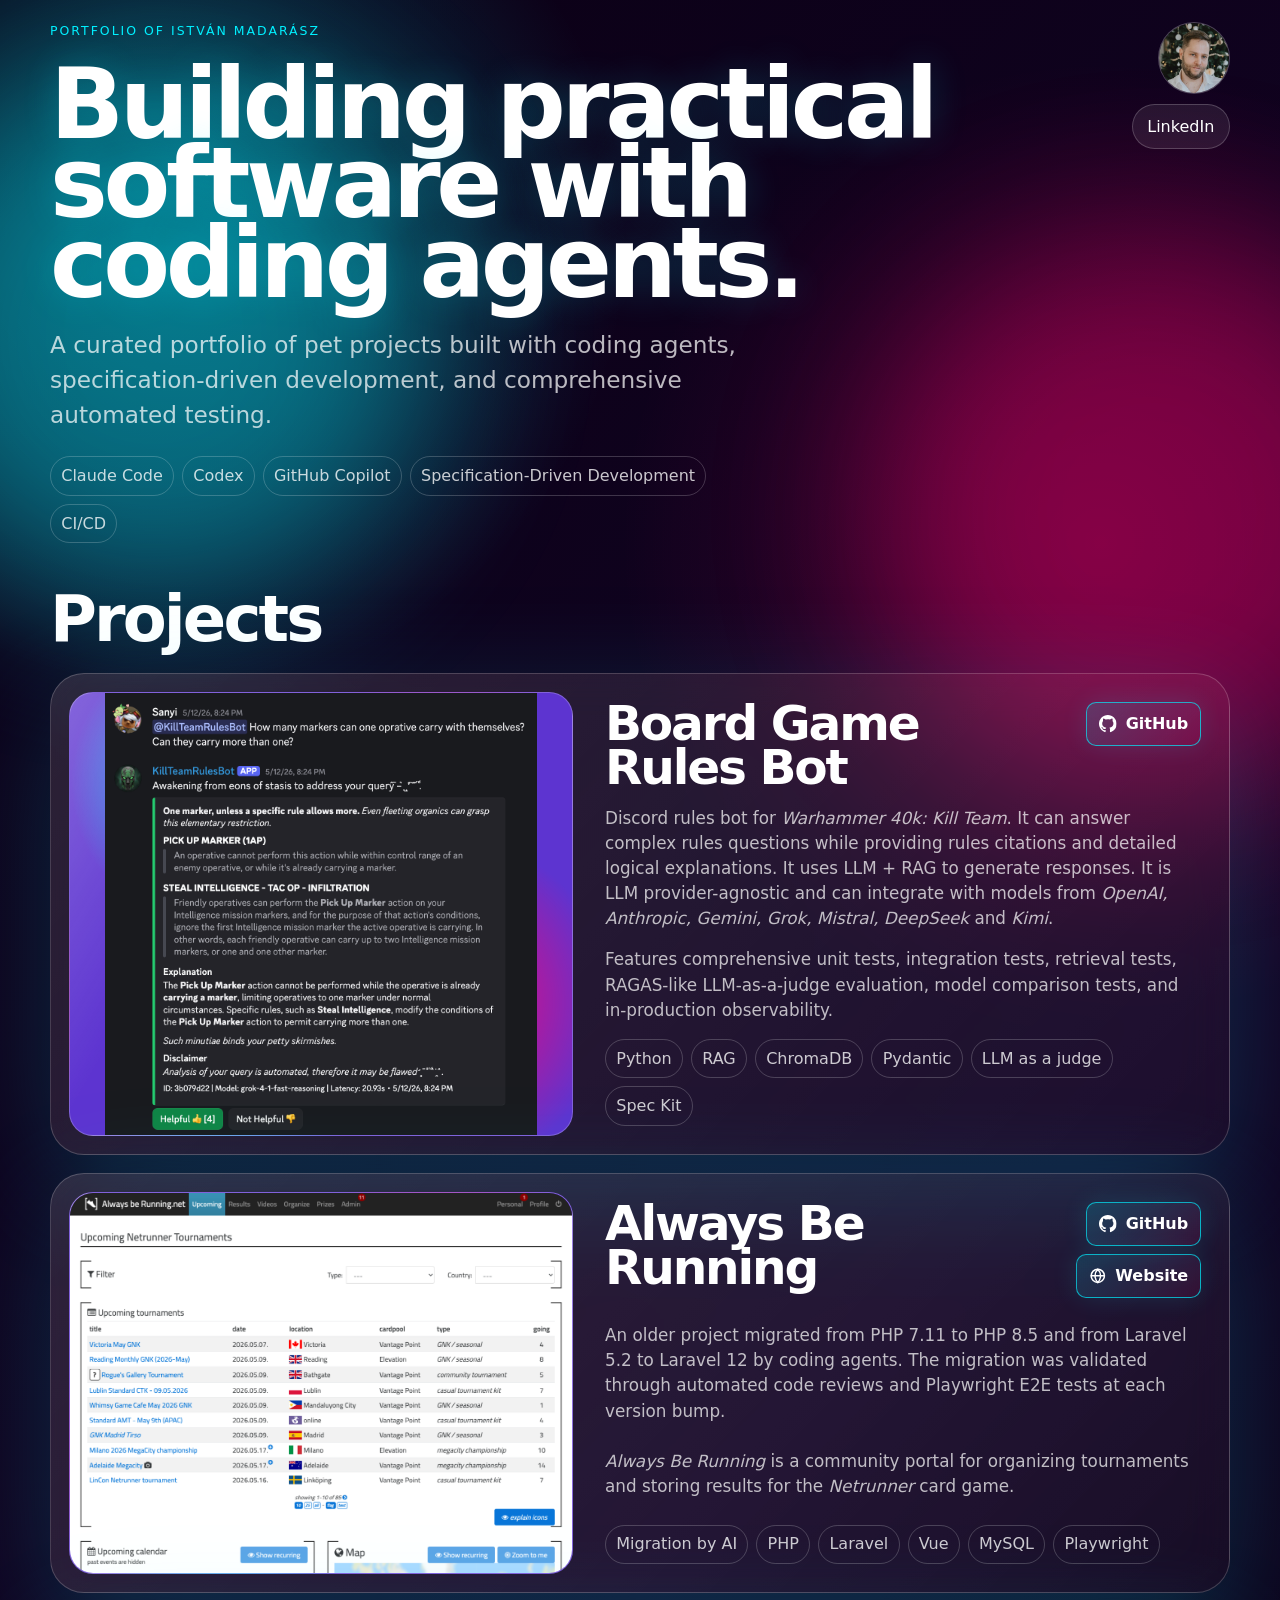
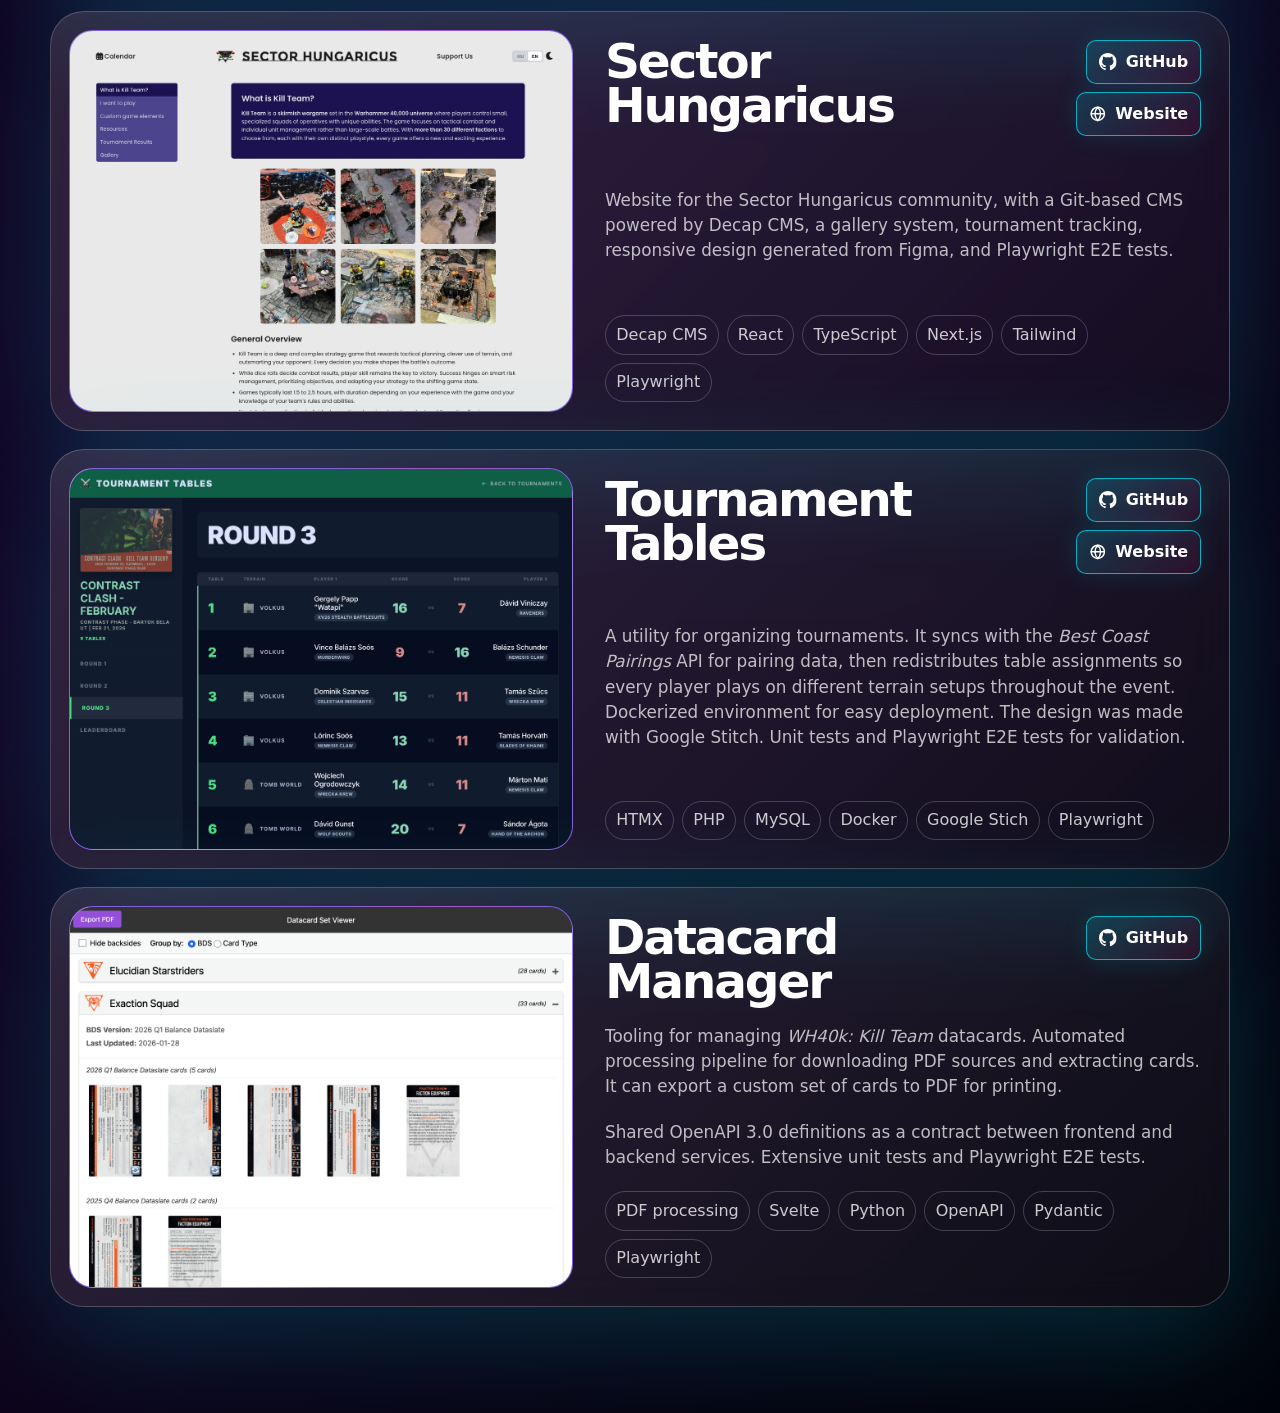
==== commit b4f0dcfb: "specification fully spelled out" ====
--- a/docs/index.html
+++ b/docs/index.html
@@ -6,6 +6,7 @@
   <title>István Madarász | AI-Built Project Portfolio</title>
   <meta name="description" content="A portfolio of practical software projects by István Madarász, built with AI and coding agents.">
   <link rel="canonical" href="https://madarasz.github.io/ai-portfolio/">
+  <link rel="icon" href="assets/favicon.svg" type="image/svg+xml">
   <meta property="og:type" content="website">
   <meta property="og:title" content="István Madarász | AI-Built Project Portfolio">
   <meta property="og:description" content="Practical software projects built with AI and coding agents.">
@@ -39,12 +40,12 @@
     <section class="hero" aria-labelledby="page-title">
       <p class="eyebrow">Portfolio of István Madarász</p>
       <h1 id="page-title">Building practical software with coding agents.</h1>
-      <p class="hero-copy">A curated portfolio of pet projects built with coding agents, spec-driven development, and comprehensive automated testing.</p>
+      <p class="hero-copy">A curated portfolio of pet projects built with coding agents, specification-driven development, and comprehensive automated testing.</p>
       <ul class="tags hero-tools" aria-label="AI coding tools used">
         <li>Claude Code</li>
         <li>Codex</li>
         <li>GitHub Copilot</li>
-        <li>Spec Driven Development</li>
+        <li>Specification-Driven Development</li>
         <li>CI/CD</li>
       </ul>
     </section>
